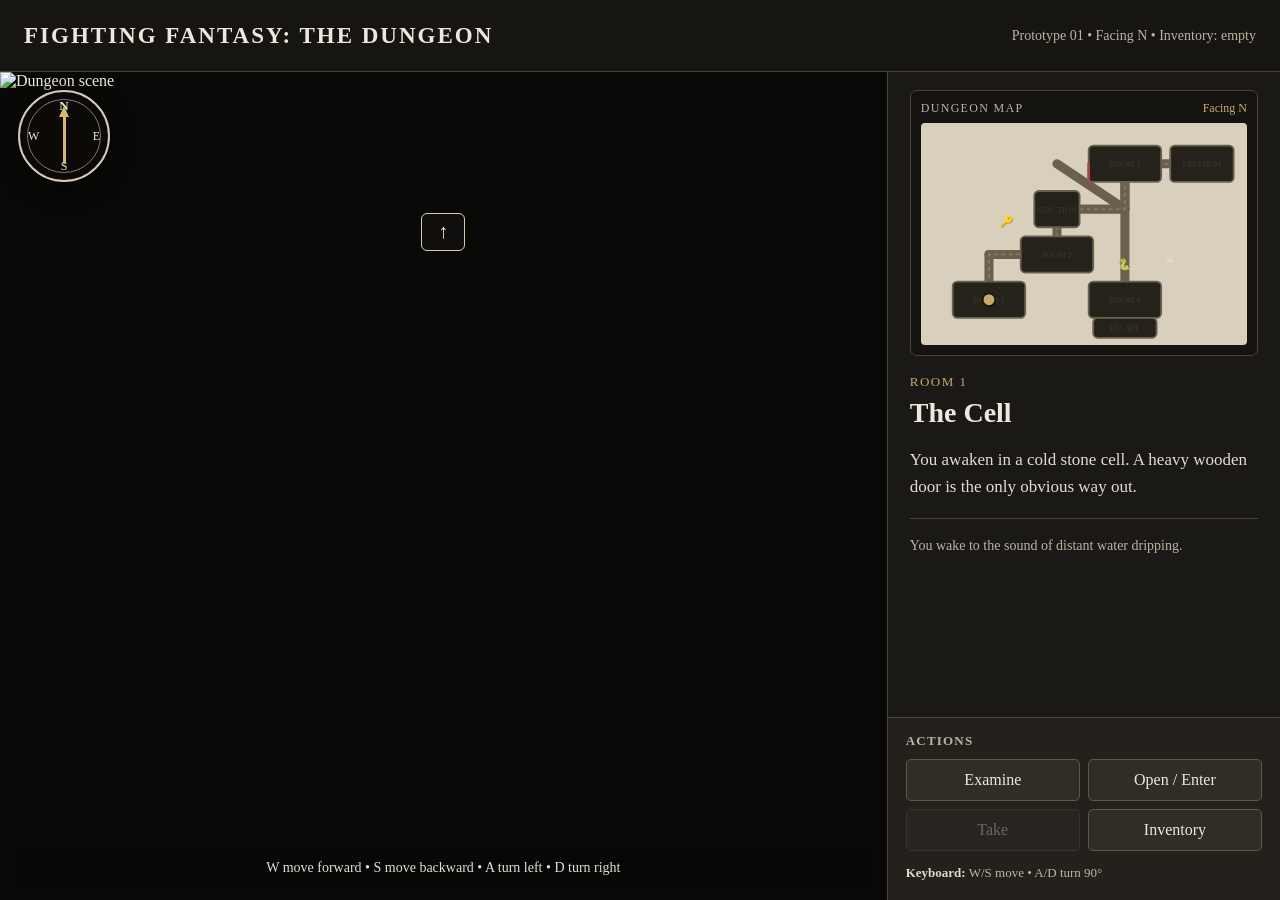
==== index.html @ 18aa87c1 "Add files via upload" ====
<!doctype html>
<html lang="en">
<head>
<meta charset="utf-8">
<meta name="viewport" content="width=device-width, initial-scale=1">
<title>Fighting Fantasy — Dungeon Prototype</title>
<style>
  :root{
    --bg:#11100e; --panel:#1b1916; --panel2:#24211d; --line:#4a4338;
    --text:#eee8dc; --muted:#bdb3a3; --accent:#c8a96b; --danger:#a44;
  }
  *{box-sizing:border-box}
  body{
    margin:0; background:#0b0b0a; color:var(--text);
    font-family: Georgia, "Times New Roman", serif;
    min-height:100vh; display:flex; justify-content:center;
  }
  .game{
    width:min(1500px,100vw); min-height:100vh; display:flex; flex-direction:column;
    background:#12110f;
  }
  header{
    height:72px; display:flex; align-items:center; justify-content:space-between;
    padding:0 24px; border-bottom:1px solid var(--line); background:#171512;
  }
  header h1{font-size:23px; letter-spacing:2px; margin:0; text-transform:uppercase}
  .status{color:var(--muted); font-size:14px}
  main{flex:1; display:grid; grid-template-columns:minmax(0, 2.15fr) minmax(330px, .95fr); min-height:0}
  .visual{
    position:relative; min-height:calc(100vh - 72px); background:#080807;
    border-right:1px solid var(--line); display:flex; align-items:center; justify-content:center;
    overflow:hidden;
  }
  #scene{
    width:100%; height:100%; object-fit:cover; display:block;
    filter:contrast(1.02);
  }
  .compass{
    position:absolute; top:18px; left:18px; width:92px; height:92px;
    border:2px solid #d5c9b6; border-radius:50%; background:rgba(12,11,10,.78);
    box-shadow:0 5px 20px rgba(0,0,0,.5); display:flex; align-items:center; justify-content:center;
  }
  .compass .ring{position:absolute; inset:7px; border:1px solid #817767; border-radius:50%}
  .compass .north{position:absolute; top:6px; font-weight:bold; font-size:13px}
  .compass .south{position:absolute; bottom:6px; font-size:12px}
  .compass .east{position:absolute; right:8px; font-size:12px}
  .compass .west{position:absolute; left:8px; font-size:12px}
  .needle{
    position:absolute; width:3px; height:55px; background:#d6b86f;
    transform-origin:50% 78%; border-radius:2px;
  }
  .needle:after{content:""; position:absolute; top:-3px; left:-4px; border-left:5px solid transparent;
    border-right:5px solid transparent; border-bottom:11px solid #d6b86f}
  .join{
    position:absolute; min-width:44px; height:38px; padding:0 10px; border:1px solid #d7c8af;
    background:rgba(20,18,15,.82); color:#eee8dc; border-radius:6px; font-size:20px;
    cursor:pointer; display:none; align-items:center; justify-content:center;
  }
  .join:hover{background:rgba(50,45,38,.95)}
  .join.up{top:17%; left:50%; transform:translateX(-50%)}
  .join.down{bottom:17%; left:50%; transform:translateX(-50%)}
  .join.left{left:4%; top:50%; transform:translateY(-50%)}
  .join.right{right:4%; top:50%; transform:translateY(-50%)}
  .hint{
    position:absolute; bottom:16px; left:18px; right:18px; text-align:center;
    color:#e5ddcf; font-size:14px; background:rgba(8,8,7,.72); padding:8px 10px; border-radius:5px;
  }
  .side{background:var(--panel); display:flex; flex-direction:column; min-height:0}
  .story{padding:18px 22px 12px; overflow:auto; flex:1}
  .map-card{border:1px solid var(--line); background:#15130f; border-radius:7px; padding:10px; margin-bottom:18px}
  .map-head{display:flex; align-items:center; justify-content:space-between; margin-bottom:7px}
  .map-head span{font-size:12px; text-transform:uppercase; letter-spacing:1.3px; color:var(--muted)}
  .map-head b{font-size:12px; color:var(--accent); font-weight:normal}
  #dungeonMap{width:100%; height:auto; display:block; background:#d8cfbd; border-radius:4px}
  .map-room{fill:#25211b; stroke:#6b604e; stroke-width:2}
  .map-corridor{stroke:#6b604e; stroke-width:10; stroke-linecap:round}
  .map-label{font-family:Georgia,serif; font-size:12px; fill:#eee8dc; text-anchor:middle}
  .map-note{font-family:Georgia,serif; font-size:9px; fill:#3d372f; text-anchor:middle}
  .map-player{fill:#c8a96b; stroke:#171512; stroke-width:2}
  .map-lock{stroke:#a44; stroke-width:3; stroke-linecap:round}
  .map-item{fill:#eee8dc; stroke:#171512; stroke-width:1.5}
  .map-route{stroke:#8f805f; stroke-width:2; stroke-dasharray:4 4; fill:none; opacity:.8}
  .location{color:var(--accent); font-size:13px; letter-spacing:1.5px; text-transform:uppercase}
  .story h2{margin:7px 0 16px; font-size:28px}
  .story p{font-size:17px; line-height:1.6; color:#e4ddcf}
  .log{margin-top:18px; border-top:1px solid var(--line); padding-top:13px}
  .log div{padding:6px 0; color:var(--muted); font-size:14px}
  .actions{padding:15px 18px 18px; border-top:1px solid var(--line); background:var(--panel2)}
  .actions h3{font-size:13px; text-transform:uppercase; letter-spacing:1.2px; color:var(--muted); margin:0 0 10px}
  .buttons{display:grid; grid-template-columns:1fr 1fr; gap:8px}
  button{
    font:inherit; color:var(--text); background:#302c26; border:1px solid #615747;
    border-radius:5px; padding:11px 9px; cursor:pointer;
  }
  button:hover:not(:disabled){background:#403a31; border-color:#8a7758}
  button:disabled{opacity:.35; cursor:not-allowed}
  .keys{margin-top:12px; color:#bfb5a5; font-size:13px; line-height:1.5}
  .keys b{color:#e5d9c5}
  @media(max-width:850px){
    main{grid-template-columns:1fr}
    .visual{min-height:55vh; border-right:0; border-bottom:1px solid var(--line)}
    .side{min-height:45vh}
  }
</style>
</head>
<body>
<div class="game">
  <header>
    <h1>Fighting Fantasy: The Dungeon</h1>
    <div class="status" id="status">Prototype 01 • Exploration</div>
  </header>
  <main>
    <section class="visual">
      <img id="scene" alt="Dungeon scene">
      <div class="compass" aria-label="Compass">
        <div class="ring"></div><div class="north">N</div><div class="south">S</div>
        <div class="east">E</div><div class="west">W</div><div class="needle" id="needle"></div>
      </div>
      <button class="join up" id="joinUp">↑</button>
      <button class="join down" id="joinDown">↓</button>
      <button class="join left" id="joinLeft">←</button>
      <button class="join right" id="joinRight">→</button>
      <div class="hint">W move forward • S move backward • A turn left • D turn right</div>
    </section>
    <aside class="side">
      <div class="story">
        <div class="map-card">
        <div class="map-head"><span>Dungeon Map</span><b id="mapFacing">Facing N</b></div>
        <svg id="dungeonMap" viewBox="0 0 360 245" aria-label="Dungeon map">
          <line class="map-corridor" x1="75" y1="195" x2="75" y2="145"/>
          <line class="map-corridor" x1="75" y1="145" x2="150" y2="145"/>
          <line class="map-corridor" x1="150" y1="145" x2="150" y2="95"/>
          <line class="map-corridor" x1="150" y1="95" x2="225" y2="95"/>
          <line class="map-corridor" x1="225" y1="95" x2="225" y2="45"/>
          <line class="map-corridor" x1="225" y1="45" x2="300" y2="45"/>
          <line class="map-corridor" x1="225" y1="95" x2="150" y2="45"/>
          <line class="map-corridor" x1="225" y1="45" x2="225" y2="195"/>
          <line class="map-corridor" x1="225" y1="195" x2="225" y2="225"/>
          <path class="map-route" d="M75 195 L75 145 L150 145 L150 95 L225 95 L225 45 L300 45"/>
          <rect id="map-room1" class="map-room" x="35" y="175" width="80" height="40" rx="5"/>
          <rect id="map-room2" class="map-room" x="110" y="125" width="80" height="40" rx="5"/>
          <rect id="map-room3" class="map-room" x="185" y="25" width="80" height="40" rx="5"/>
          <rect id="map-room4" class="map-room" x="185" y="175" width="80" height="40" rx="5"/>
          <rect class="map-room" x="125" y="75" width="50" height="40" rx="5"/>
          <rect class="map-room" x="275" y="25" width="70" height="40" rx="5"/>
          <rect class="map-room" x="190" y="215" width="70" height="22" rx="5"/>
          <text class="map-note" x="75" y="199">ROOM 1</text>
          <text class="map-note" x="150" y="149">ROOM 2</text>
          <text class="map-note" x="225" y="49">ROOM 3</text>
          <text class="map-note" x="225" y="199">ROOM 4</text>
          <text class="map-note" x="150" y="99">JUNCTION</text>
          <text class="map-note" x="310" y="49">FREEDOM</text>
          <text class="map-note" x="225" y="230">ESCAPE</text>
          <text id="map-key" class="map-label" x="95" y="112">🔑</text>
          <text id="map-sword" class="map-label" x="275" y="155">⚔</text>
          <text id="map-snake" class="map-label" x="225" y="160">🐍</text>
          <line class="map-lock" x1="185" y1="45" x2="185" y2="65"/>
          <circle id="map-player" class="map-player" cx="75" cy="195" r="7"/>
        </svg>
      </div>
      <div class="location" id="location">Room 1</div>
        <h2 id="title">The Cell</h2>
        <div id="description"></div>
        <div class="log" id="log"></div>
      </div>
      <div class="actions">
        <h3>Actions</h3>
        <div class="buttons">
          <button id="examine">Examine</button>
          <button id="open">Open / Enter</button>
          <button id="take">Take</button>
          <button id="inventory">Inventory</button>
        </div>
        <div class="keys"><b>Keyboard:</b> W/S move • A/D turn 90°</div>
      </div>
    </aside>
  </main>
</div>

<script>
const scenes = {
  room1: "Gloomy%20Medieval%20Dungeon%20Cell%281%29.png",
  corridor: "Corridoor%20%281%29.png",
  key: "Key%282%29.png",
  warrior: "Sheild%20and%20sword%281%29.png",
  snake: "Snake%20%281%29.png",
  room2: "room%283%29.png"
};

const nodes = {
  room1: {name:"Room 1", title:"The Cell", image:"room1", desc:"You awaken in a cold stone cell. A heavy wooden door is the only obvious way out.", exits:{N:"room2"}},
  room2: {name:"Room 2", title:"The Passage", image:"corridor", desc:"A narrow stone passage stretches before you. The dungeon is silent, but you sense that the way out will not be simple.", exits:{S:"room1", N:"junction", W:"key"}},
  key: {name:"Key Passage", title:"Something on the Floor", image:"key", desc:"A small iron key lies on the cracked stone floor. It may fit one of the dungeon's locked doors.", exits:{E:"room2"}, item:"key"},
  junction: {name:"Junction", title:"Four Ways", image:"corridor", desc:"The passage opens into a junction. A locked door lies to the east. The northern route continues deeper into the dungeon.", exits:{S:"room2", N:"room3", W:"key"}},
  room3: {name:"Room 3", title:"The Locked Chamber", image:"room2", desc:"The chamber is darker here. A heavy door blocks the way ahead. Your key may be the answer.", exits:{S:"junction", E:"room4"}, locked:true},
  room4: {name:"Room 4", title:"The Fallen Warrior", image:"warrior", desc:"A dead warrior lies against the wall. His sword rests beside him. Beyond him is a passage leading towards freedom.", exits:{W:"room3", S:"snake"}, item:"sword"},
  snake: {name:"Snake Passage", title:"The Serpent", image:"snake", desc:"A large snake blocks the passage. It watches you carefully. You will need the sword to get past it.", exits:{N:"room4", S:"freedom"}, blocked:true},
  freedom: {name:"Freedom", title:"Freedom", image:"corridor", desc:"You have escaped the dungeon. This is the end of Prototype 01.", exits:{N:"snake"}, victory:true}
};

let state = {
  node:"room1",
  facing:"N",
  inventory:[],
  collected:{key:false, sword:false},
  log:["You wake to the sound of distant water dripping."]
};

const directions = ["N","E","S","W"];
const arrows = {N:"↑",E:"→",S:"↓",W:"←"};

function sceneForNode(node){
  if(node==="key" && state.collected.key) return scenes.corridor;
  if(node==="room4" && state.collected.sword) return scenes.corridor;
  if(node==="snake" && state.collected.sword) return scenes.corridor;
  return scenes[nodes[node].image];
}

function directionIndex(d){return directions.indexOf(d)}
function turn(delta){
  const i=(directionIndex(state.facing)+delta+4)%4;
  state.facing=directions[i];
  addLog(`You turn ${delta>0 ? "clockwise" : "anticlockwise"}. You are facing ${state.facing}.`);
  render();
}

function opposite(d){return directions[(directionIndex(d)+2)%4]}

function move(delta){
  const d = delta===1 ? state.facing : opposite(state.facing);
  const node = nodes[state.node];
  let target = node.exits[d];
  if(!target){
    addLog("There is no passage in that direction.");
    render(); return;
  }
  if(target==="room3" && !state.collected.key){
    addLog("The door is locked. You need a key.");
    render(); return;
  }
  if(target==="freedom" && !state.collected.sword){
    addLog("The snake blocks your path. You need a weapon.");
    render(); return;
  }
  state.node=target;
  addLog(`You move ${d}.`);
  render();
}

function addLog(text){
  state.log.unshift(text);
  state.log=state.log.slice(0,5);
}

function render(){
  const n=nodes[state.node];
  document.getElementById("scene").src=sceneForNode(state.node);
  document.getElementById("location").textContent=n.name;
  document.getElementById("title").textContent=n.title;
  document.getElementById("description").innerHTML = `<p>${n.desc}</p>`;
  document.getElementById("log").innerHTML=state.log.map(x=>`<div>${x}</div>`).join("");

  const needle=document.getElementById("needle");
  const angles={N:0,E:90,S:180,W:270};
  needle.style.transform=`rotate(${angles[state.facing]}deg)`;

  ["up","down","left","right"].forEach(k=>document.getElementById("join"+k[0].toUpperCase()+k.slice(1)).style.display="none");
  const visible = [];
  const map = {N:"up",S:"down",E:"right",W:"left"};
  for(const d of directions){
    if(n.exits[d]) visible.push(map[d]);
  }
  visible.forEach(k=>document.getElementById("join"+k[0].toUpperCase()+k.slice(1)).style.display="flex");

  document.getElementById("mapFacing").textContent = `Facing ${state.facing}`;
  const mapPositions = {
    room1:[75,195], room2:[150,145], key:[95,112], junction:[150,95], room3:[225,45], room4:[225,195], snake:[225,160], freedom:[310,45]
  };
  const pos = mapPositions[state.node] || mapPositions.room1;
  document.getElementById("map-player").setAttribute("cx",pos[0]);
  document.getElementById("map-player").setAttribute("cy",pos[1]);
  document.getElementById("map-key").style.opacity = state.collected.key ? "0.2" : "1";
  document.getElementById("map-sword").style.opacity = state.collected.sword ? "0.2" : "1";
  document.getElementById("map-snake").style.opacity = state.collected.sword ? "0.25" : "1";
  document.getElementById("take").disabled = !((state.node==="key"&&!state.collected.key)||(state.node==="room4"&&!state.collected.sword));
  document.getElementById("open").disabled = !(state.node==="room3" || state.node==="snake" || state.node==="room1");
  document.getElementById("status").textContent = `Prototype 01 • Facing ${state.facing} • ${state.inventory.length ? "Inventory: "+state.inventory.join(", ") : "Inventory: empty"}`;
}

function examine(){
  const n=nodes[state.node];
  if(state.node==="key" && !state.collected.key) addLog("It is a small iron key, cold to the touch.");
  else if(state.node==="room4" && !state.collected.sword) addLog("The sword looks old, but the blade appears sound.");
  else if(state.node==="snake" && !state.collected.sword) addLog("The snake is large, alert and very much alive.");
  else addLog(n.desc);
  render();
}

function take(){
  if(state.node==="key" && !state.collected.key){
    state.collected.key=true; state.inventory.push("Iron key"); addLog("You pick up the iron key."); 
  } else if(state.node==="room4" && !state.collected.sword){
    state.collected.sword=true; state.inventory.push("Sword"); addLog("You take the sword. It feels reassuringly solid.");
  }
  render();
}

function openEnter(){
  if(state.node==="room1"){ move(1); return; }
  if(state.node==="room3"){
    if(state.collected.key){ addLog("The iron key turns. The locked door opens."); move(1); return; }
    addLog("The door is firmly locked.");
  } else if(state.node==="snake"){
    if(state.collected.sword){ addLog("You raise the sword. The snake retreats."); move(1); return; }
    addLog("You cannot pass the snake safely.");
  } else addLog("There is nothing here to open.");
  render();
}

function showInventory(){
  addLog(state.inventory.length ? `You carry: ${state.inventory.join(", ")}.` : "Your inventory is empty.");
  render();
}

document.addEventListener("keydown", e=>{
  if(["INPUT","TEXTAREA"].includes(document.activeElement.tagName)) return;
  const k=e.key.toLowerCase();
  if(k==="w") move(1);
  else if(k==="s") move(-1);
  else if(k==="a") turn(-1);
  else if(k==="d") turn(1);
  else if(k==="e") examine();
  else if(k==="i") showInventory();
});

document.getElementById("examine").onclick=examine;
document.getElementById("take").onclick=take;
document.getElementById("open").onclick=openEnter;
document.getElementById("inventory").onclick=showInventory;

const joinFns = {Up:()=>move(1),Down:()=>move(-1),Left:()=>turn(-1),Right:()=>turn(1)};
Object.keys(joinFns).forEach(k=>document.getElementById("join"+k).onclick=joinFns[k]);

render();
</script>
</body>
</html>
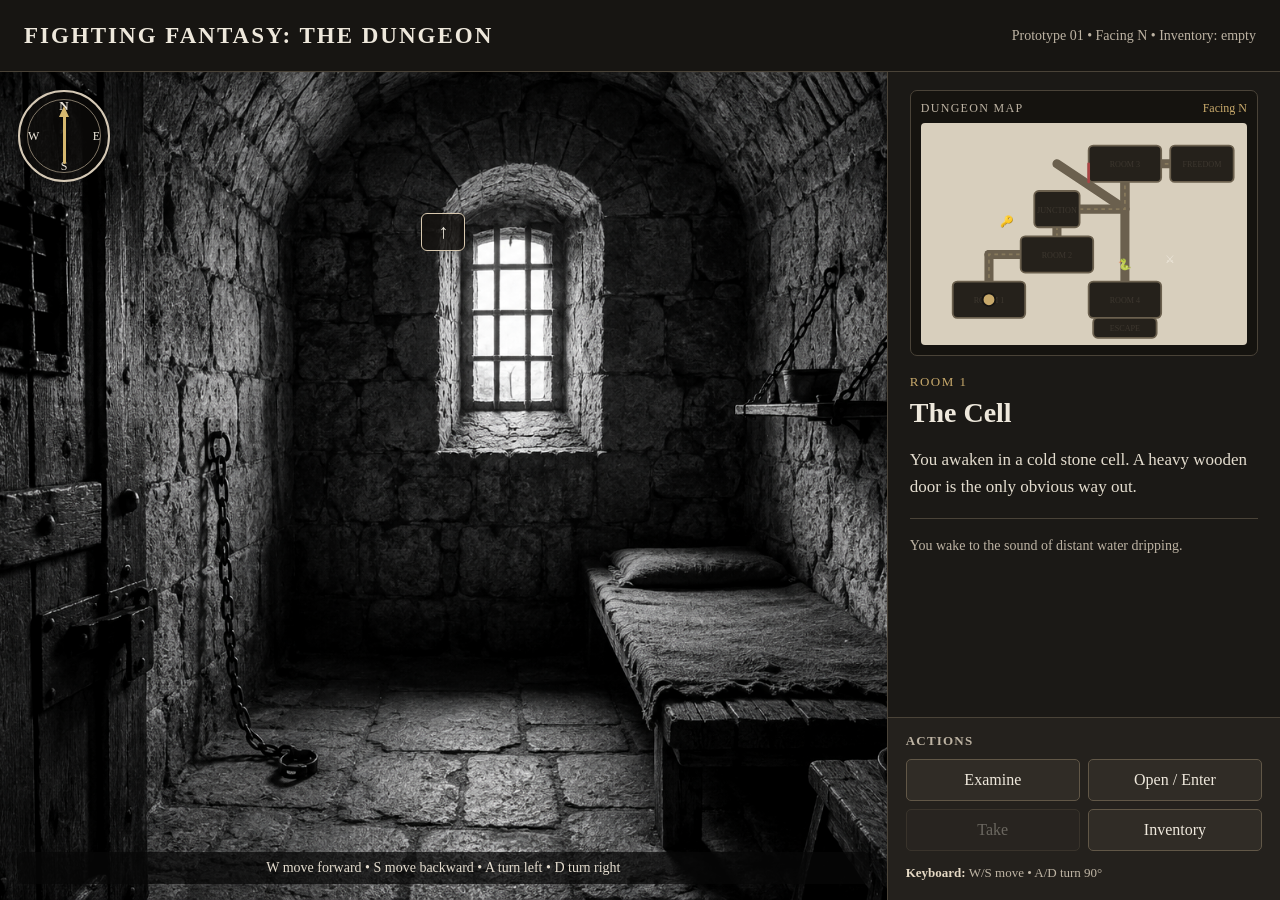
==== commit b340d5f0: "Fix image paths in index.html" ====
--- a/index.html
+++ b/index.html
@@ -179,12 +179,12 @@
 
 <script>
 const scenes = {
-  room1: "Gloomy%20Medieval%20Dungeon%20Cell%281%29.png",
-  corridor: "Corridoor%20%281%29.png",
-  key: "Key%282%29.png",
-  warrior: "Sheild%20and%20sword%281%29.png",
-  snake: "Snake%20%281%29.png",
-  room2: "room%283%29.png"
+  room1: "Gloomy Medieval Dungeon Cell.png",
+  corridor: "Corridor .png",
+  key: "Key.png",
+  warrior: "Sheild and sword.png",
+  snake: "Snake .png",
+  room2: "room.png"
 };
 
 const nodes = {
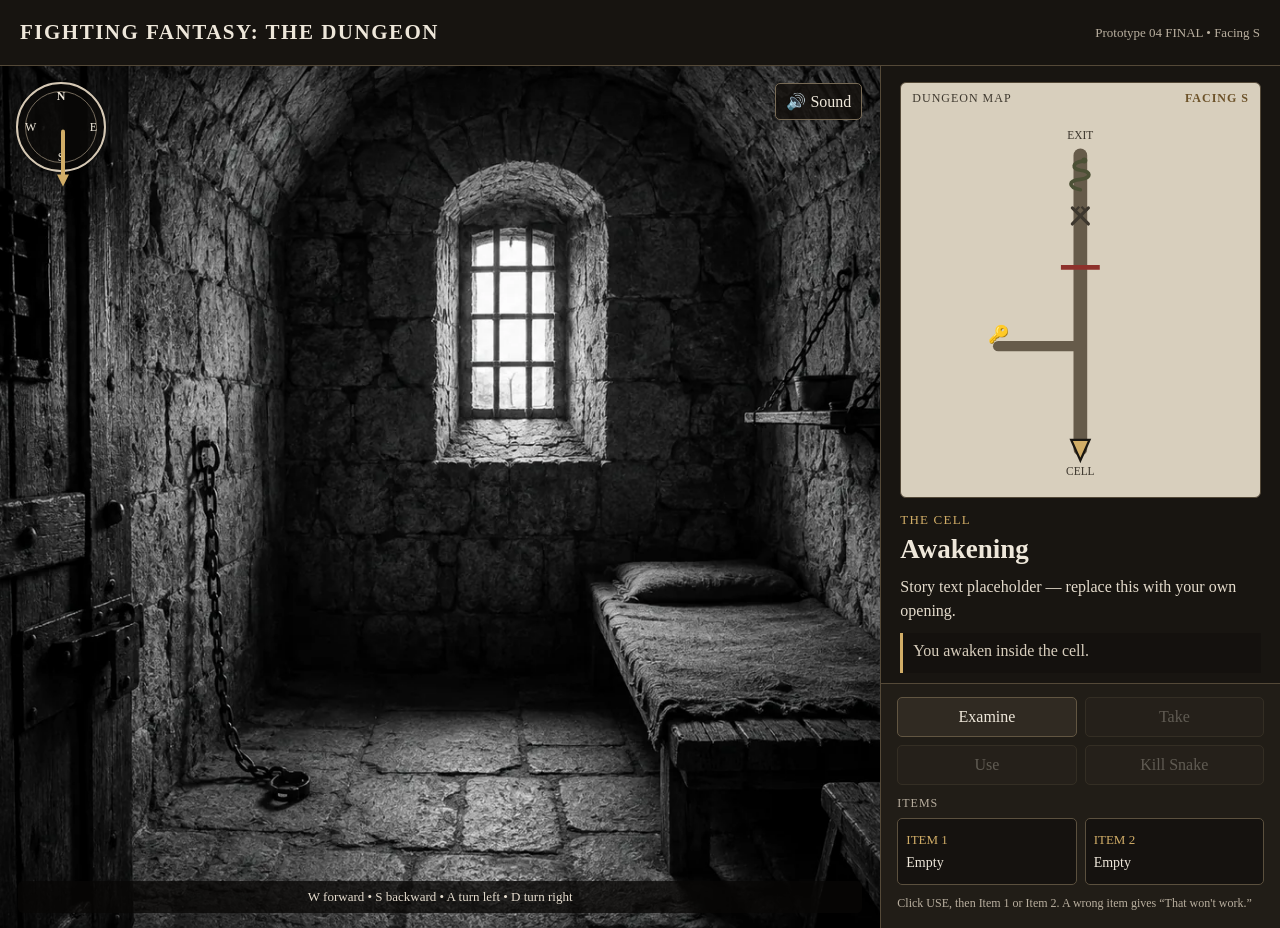
==== commit 6273ca74: "Add files via upload" ====
--- a/index.html
+++ b/index.html
@@ -2,327 +2,500 @@
 <html lang="en">
 <head>
 <meta charset="utf-8">
-<meta name="viewport" content="width=device-width, initial-scale=1">
-<title>Fighting Fantasy — Dungeon Prototype</title>
+<meta name="viewport" content="width=device-width,initial-scale=1,viewport-fit=cover">
+<title>Fighting Fantasy — Prototype 01 Rebuild</title>
 <style>
-  :root{
-    --bg:#11100e; --panel:#1b1916; --panel2:#24211d; --line:#4a4338;
-    --text:#eee8dc; --muted:#bdb3a3; --accent:#c8a96b; --danger:#a44;
-  }
-  *{box-sizing:border-box}
-  body{
-    margin:0; background:#0b0b0a; color:var(--text);
-    font-family: Georgia, "Times New Roman", serif;
-    min-height:100vh; display:flex; justify-content:center;
-  }
-  .game{
-    width:min(1500px,100vw); min-height:100vh; display:flex; flex-direction:column;
-    background:#12110f;
-  }
-  header{
-    height:72px; display:flex; align-items:center; justify-content:space-between;
-    padding:0 24px; border-bottom:1px solid var(--line); background:#171512;
-  }
-  header h1{font-size:23px; letter-spacing:2px; margin:0; text-transform:uppercase}
-  .status{color:var(--muted); font-size:14px}
-  main{flex:1; display:grid; grid-template-columns:minmax(0, 2.15fr) minmax(330px, .95fr); min-height:0}
-  .visual{
-    position:relative; min-height:calc(100vh - 72px); background:#080807;
-    border-right:1px solid var(--line); display:flex; align-items:center; justify-content:center;
-    overflow:hidden;
-  }
-  #scene{
-    width:100%; height:100%; object-fit:cover; display:block;
-    filter:contrast(1.02);
-  }
-  .compass{
-    position:absolute; top:18px; left:18px; width:92px; height:92px;
-    border:2px solid #d5c9b6; border-radius:50%; background:rgba(12,11,10,.78);
-    box-shadow:0 5px 20px rgba(0,0,0,.5); display:flex; align-items:center; justify-content:center;
-  }
-  .compass .ring{position:absolute; inset:7px; border:1px solid #817767; border-radius:50%}
-  .compass .north{position:absolute; top:6px; font-weight:bold; font-size:13px}
-  .compass .south{position:absolute; bottom:6px; font-size:12px}
-  .compass .east{position:absolute; right:8px; font-size:12px}
-  .compass .west{position:absolute; left:8px; font-size:12px}
-  .needle{
-    position:absolute; width:3px; height:55px; background:#d6b86f;
-    transform-origin:50% 78%; border-radius:2px;
-  }
-  .needle:after{content:""; position:absolute; top:-3px; left:-4px; border-left:5px solid transparent;
-    border-right:5px solid transparent; border-bottom:11px solid #d6b86f}
-  .join{
-    position:absolute; min-width:44px; height:38px; padding:0 10px; border:1px solid #d7c8af;
-    background:rgba(20,18,15,.82); color:#eee8dc; border-radius:6px; font-size:20px;
-    cursor:pointer; display:none; align-items:center; justify-content:center;
-  }
-  .join:hover{background:rgba(50,45,38,.95)}
-  .join.up{top:17%; left:50%; transform:translateX(-50%)}
-  .join.down{bottom:17%; left:50%; transform:translateX(-50%)}
-  .join.left{left:4%; top:50%; transform:translateY(-50%)}
-  .join.right{right:4%; top:50%; transform:translateY(-50%)}
-  .hint{
-    position:absolute; bottom:16px; left:18px; right:18px; text-align:center;
-    color:#e5ddcf; font-size:14px; background:rgba(8,8,7,.72); padding:8px 10px; border-radius:5px;
-  }
-  .side{background:var(--panel); display:flex; flex-direction:column; min-height:0}
-  .story{padding:18px 22px 12px; overflow:auto; flex:1}
-  .map-card{border:1px solid var(--line); background:#15130f; border-radius:7px; padding:10px; margin-bottom:18px}
-  .map-head{display:flex; align-items:center; justify-content:space-between; margin-bottom:7px}
-  .map-head span{font-size:12px; text-transform:uppercase; letter-spacing:1.3px; color:var(--muted)}
-  .map-head b{font-size:12px; color:var(--accent); font-weight:normal}
-  #dungeonMap{width:100%; height:auto; display:block; background:#d8cfbd; border-radius:4px}
-  .map-room{fill:#25211b; stroke:#6b604e; stroke-width:2}
-  .map-corridor{stroke:#6b604e; stroke-width:10; stroke-linecap:round}
-  .map-label{font-family:Georgia,serif; font-size:12px; fill:#eee8dc; text-anchor:middle}
-  .map-note{font-family:Georgia,serif; font-size:9px; fill:#3d372f; text-anchor:middle}
-  .map-player{fill:#c8a96b; stroke:#171512; stroke-width:2}
-  .map-lock{stroke:#a44; stroke-width:3; stroke-linecap:round}
-  .map-item{fill:#eee8dc; stroke:#171512; stroke-width:1.5}
-  .map-route{stroke:#8f805f; stroke-width:2; stroke-dasharray:4 4; fill:none; opacity:.8}
-  .location{color:var(--accent); font-size:13px; letter-spacing:1.5px; text-transform:uppercase}
-  .story h2{margin:7px 0 16px; font-size:28px}
-  .story p{font-size:17px; line-height:1.6; color:#e4ddcf}
-  .log{margin-top:18px; border-top:1px solid var(--line); padding-top:13px}
-  .log div{padding:6px 0; color:var(--muted); font-size:14px}
-  .actions{padding:15px 18px 18px; border-top:1px solid var(--line); background:var(--panel2)}
-  .actions h3{font-size:13px; text-transform:uppercase; letter-spacing:1.2px; color:var(--muted); margin:0 0 10px}
-  .buttons{display:grid; grid-template-columns:1fr 1fr; gap:8px}
-  button{
-    font:inherit; color:var(--text); background:#302c26; border:1px solid #615747;
-    border-radius:5px; padding:11px 9px; cursor:pointer;
-  }
-  button:hover:not(:disabled){background:#403a31; border-color:#8a7758}
-  button:disabled{opacity:.35; cursor:not-allowed}
-  .keys{margin-top:12px; color:#bfb5a5; font-size:13px; line-height:1.5}
-  .keys b{color:#e5d9c5}
-  @media(max-width:850px){
-    main{grid-template-columns:1fr}
-    .visual{min-height:55vh; border-right:0; border-bottom:1px solid var(--line)}
-    .side{min-height:45vh}
-  }
+:root{
+  --bg:#0b0a09; --panel:#181511; --panel2:#211d17; --line:#544938;
+  --text:#eee7da; --muted:#b9af9f; --accent:#d1ad67; --danger:#b64c42;
+}
+*{box-sizing:border-box}
+html,body{margin:0;min-height:100%;background:var(--bg);color:var(--text);font-family:Georgia,"Times New Roman",serif}
+body{display:flex;justify-content:center}
+.game{width:min(1550px,100vw);min-height:100vh;background:#11100e;display:flex;flex-direction:column}
+header{min-height:66px;padding:10px 20px;display:flex;align-items:center;justify-content:space-between;gap:14px;border-bottom:1px solid var(--line);background:#171410}
+header h1{font-size:21px;letter-spacing:1.5px;margin:0;text-transform:uppercase}
+.status{font-size:13px;color:var(--muted);text-align:right}
+main{flex:1;display:grid;grid-template-columns:minmax(0,2.1fr) minmax(350px,.95fr);min-height:0}
+.visual{position:relative;background:#050504;min-height:calc(100vh - 66px);overflow:hidden;border-right:1px solid var(--line)}
+#scene{position:absolute;inset:0;width:100%;height:100%;object-fit:cover;display:block;transition:opacity .16s ease;user-select:none}
+#scene.flip{transform:scaleX(-1)}
+.vignette{position:absolute;inset:0;pointer-events:none;box-shadow:inset 0 0 90px rgba(0,0,0,.5)}
+.compass{position:absolute;top:16px;left:16px;width:90px;height:90px;border:2px solid #d6c9b5;border-radius:50%;background:rgba(10,9,8,.8);box-shadow:0 4px 20px #0009}
+.compass .ring{position:absolute;inset:7px;border:1px solid #756b5c;border-radius:50%}
+.compass span{position:absolute;font-size:12px}
+.compass .n{top:5px;left:50%;transform:translateX(-50%);font-weight:bold}
+.compass .s{bottom:5px;left:50%;transform:translateX(-50%)}
+.compass .e{right:7px;top:50%;transform:translateY(-50%)}
+.compass .w{left:7px;top:50%;transform:translateY(-50%)}
+.needle{position:absolute;left:43px;top:18px;width:4px;height:53px;background:var(--accent);transform-origin:50% 76%;border-radius:3px}
+.needle:before{content:"";position:absolute;top:-4px;left:-4px;border-left:6px solid transparent;border-right:6px solid transparent;border-bottom:12px solid var(--accent)}
+.sound-btn{position:absolute;top:17px;right:18px;background:rgba(20,17,13,.82);border:1px solid #776a55;border-radius:5px;padding:8px 10px;color:var(--text);cursor:pointer}
+.hint{position:absolute;left:18px;right:18px;bottom:15px;background:rgba(8,7,6,.77);padding:8px 12px;text-align:center;border-radius:5px;font-size:13px;color:#e6ddcf}
+.touch{display:none;position:absolute;bottom:58px;left:50%;transform:translateX(-50%);grid-template-columns:55px 55px 55px;gap:5px}
+.touch button{min-height:46px}
+.touch .blank{visibility:hidden}
+.side{background:var(--panel);display:flex;flex-direction:column;min-height:0}
+.story{padding:16px 19px 10px;overflow:auto;flex:1}
+.map-card{background:#d8cfbd;border:1px solid var(--line);border-radius:6px;padding:8px;margin-bottom:14px}
+.map-head{display:flex;justify-content:space-between;align-items:center;color:#3f392f;font-size:12px;text-transform:uppercase;letter-spacing:1px;margin:0 3px 6px}
+#mapFacing{color:#6c5229;font-weight:bold}
+#map{display:block;width:100%;height:auto}
+.path{stroke:#665b4a;stroke-width:12;stroke-linecap:round;fill:none}
+.sidepath{stroke:#665b4a;stroke-width:9;stroke-linecap:round}
+.map-door{stroke:#8e322c;stroke-width:4}
+.map-symbol{font-family:Georgia,serif;font-size:15px;text-anchor:middle}
+.map-text{font-family:Georgia,serif;font-size:10px;fill:#3d372e;text-anchor:middle}
+.player{fill:#d1ad67;stroke:#191611;stroke-width:2}
+.heading{font-size:13px;color:var(--accent);letter-spacing:1.2px;text-transform:uppercase;margin-bottom:6px}
+#title{font-size:27px;margin:0 0 10px}
+#description{font-size:16px;line-height:1.5;color:#e4dbcc;min-height:48px}
+.message{margin-top:10px;padding:9px 10px;border-left:3px solid var(--accent);background:#14110e;color:#d8cebd;min-height:40px}
+.actions{border-top:1px solid var(--line);background:var(--panel2);padding:13px 16px 16px}
+.action-grid{display:grid;grid-template-columns:1fr 1fr;gap:8px;margin-bottom:11px}
+button{font:inherit;color:var(--text);background:#302a22;border:1px solid #625642;border-radius:5px;padding:10px;cursor:pointer}
+button:hover:not(:disabled){background:#41382d;border-color:#8e7859}
+button:disabled{opacity:.3;cursor:not-allowed}
+.items-title{font-size:12px;text-transform:uppercase;letter-spacing:1px;color:var(--muted);margin:8px 0 7px}
+.items{display:grid;grid-template-columns:1fr 1fr;gap:8px}
+.item{min-height:67px;background:#15120f;border:1px solid #5b503e;border-radius:5px;padding:8px;text-align:left}
+.item.use-ready{border-color:var(--accent);box-shadow:0 0 0 1px #d1ad6744 inset}
+.item-name{font-size:13px;color:var(--accent);display:block;margin-bottom:5px}
+.item-value{font-size:14px;color:#eee7da}
+.controls{font-size:12px;color:var(--muted);margin-top:10px;line-height:1.4}
+@media(max-width:880px){
+  main{grid-template-columns:1fr}
+  .visual{min-height:55vh;border-right:0;border-bottom:1px solid var(--line)}
+  .side{min-height:45vh}
+  .touch{display:grid}
+  .hint{font-size:11px}
+}
 </style>
 </head>
 <body>
 <div class="game">
-  <header>
-    <h1>Fighting Fantasy: The Dungeon</h1>
-    <div class="status" id="status">Prototype 01 • Exploration</div>
-  </header>
-  <main>
-    <section class="visual">
-      <img id="scene" alt="Dungeon scene">
-      <div class="compass" aria-label="Compass">
-        <div class="ring"></div><div class="north">N</div><div class="south">S</div>
-        <div class="east">E</div><div class="west">W</div><div class="needle" id="needle"></div>
-      </div>
-      <button class="join up" id="joinUp">↑</button>
-      <button class="join down" id="joinDown">↓</button>
-      <button class="join left" id="joinLeft">←</button>
-      <button class="join right" id="joinRight">→</button>
-      <div class="hint">W move forward • S move backward • A turn left • D turn right</div>
-    </section>
-    <aside class="side">
-      <div class="story">
-        <div class="map-card">
-        <div class="map-head"><span>Dungeon Map</span><b id="mapFacing">Facing N</b></div>
-        <svg id="dungeonMap" viewBox="0 0 360 245" aria-label="Dungeon map">
-          <line class="map-corridor" x1="75" y1="195" x2="75" y2="145"/>
-          <line class="map-corridor" x1="75" y1="145" x2="150" y2="145"/>
-          <line class="map-corridor" x1="150" y1="145" x2="150" y2="95"/>
-          <line class="map-corridor" x1="150" y1="95" x2="225" y2="95"/>
-          <line class="map-corridor" x1="225" y1="95" x2="225" y2="45"/>
-          <line class="map-corridor" x1="225" y1="45" x2="300" y2="45"/>
-          <line class="map-corridor" x1="225" y1="95" x2="150" y2="45"/>
-          <line class="map-corridor" x1="225" y1="45" x2="225" y2="195"/>
-          <line class="map-corridor" x1="225" y1="195" x2="225" y2="225"/>
-          <path class="map-route" d="M75 195 L75 145 L150 145 L150 95 L225 95 L225 45 L300 45"/>
-          <rect id="map-room1" class="map-room" x="35" y="175" width="80" height="40" rx="5"/>
-          <rect id="map-room2" class="map-room" x="110" y="125" width="80" height="40" rx="5"/>
-          <rect id="map-room3" class="map-room" x="185" y="25" width="80" height="40" rx="5"/>
-          <rect id="map-room4" class="map-room" x="185" y="175" width="80" height="40" rx="5"/>
-          <rect class="map-room" x="125" y="75" width="50" height="40" rx="5"/>
-          <rect class="map-room" x="275" y="25" width="70" height="40" rx="5"/>
-          <rect class="map-room" x="190" y="215" width="70" height="22" rx="5"/>
-          <text class="map-note" x="75" y="199">ROOM 1</text>
-          <text class="map-note" x="150" y="149">ROOM 2</text>
-          <text class="map-note" x="225" y="49">ROOM 3</text>
-          <text class="map-note" x="225" y="199">ROOM 4</text>
-          <text class="map-note" x="150" y="99">JUNCTION</text>
-          <text class="map-note" x="310" y="49">FREEDOM</text>
-          <text class="map-note" x="225" y="230">ESCAPE</text>
-          <text id="map-key" class="map-label" x="95" y="112">🔑</text>
-          <text id="map-sword" class="map-label" x="275" y="155">⚔</text>
-          <text id="map-snake" class="map-label" x="225" y="160">🐍</text>
-          <line class="map-lock" x1="185" y1="45" x2="185" y2="65"/>
-          <circle id="map-player" class="map-player" cx="75" cy="195" r="7"/>
-        </svg>
-      </div>
-      <div class="location" id="location">Room 1</div>
-        <h2 id="title">The Cell</h2>
-        <div id="description"></div>
-        <div class="log" id="log"></div>
-      </div>
-      <div class="actions">
-        <h3>Actions</h3>
-        <div class="buttons">
-          <button id="examine">Examine</button>
-          <button id="open">Open / Enter</button>
-          <button id="take">Take</button>
-          <button id="inventory">Inventory</button>
-        </div>
-        <div class="keys"><b>Keyboard:</b> W/S move • A/D turn 90°</div>
-      </div>
-    </aside>
-  </main>
+<header>
+  <h1>Fighting Fantasy: The Dungeon</h1>
+  <div class="status" id="status">Prototype 01</div>
+</header>
+<main>
+<section class="visual">
+  <img id="scene" alt="Dungeon scene">
+  <div class="vignette"></div>
+  <div class="compass" aria-label="Compass">
+    <div class="ring"></div><span class="n">N</span><span class="s">S</span><span class="e">E</span><span class="w">W</span><div class="needle" id="needle"></div>
+  </div>
+  <button class="sound-btn" id="soundBtn">🔊 Sound</button>
+  <div class="touch">
+    <span class="blank"></span><button data-touch="w">W</button><span class="blank"></span>
+    <button data-touch="a">A</button><button data-touch="s">S</button><button data-touch="d">D</button>
+  </div>
+  <div class="hint">W forward • S backward • A turn left • D turn right</div>
+</section>
+
+<aside class="side">
+<div class="story">
+  <div class="map-card">
+    <div class="map-head"><span>Dungeon Map</span><b id="mapFacing">Facing S</b></div>
+    <svg id="map" viewBox="0 0 300 330" aria-label="Dungeon map">
+      <path class="path" d="M150 295 L150 250 L150 205 L150 160 L150 120 L150 80 L150 38"/>
+      <line class="sidepath" x1="150" y1="205" x2="78" y2="205"/>
+      <line class="map-door" x1="133" y1="136" x2="167" y2="136"/>
+      <text class="map-symbol" x="78" y="200" id="mapKey">🔑</text>
+
+      <!-- Clear custom sword marker -->
+      <g id="mapSword" aria-label="Sword">
+        <line x1="143" y1="84" x2="157" y2="98" stroke="#3d372e" stroke-width="2.8" stroke-linecap="round"/>
+        <line x1="157" y1="84" x2="143" y2="98" stroke="#3d372e" stroke-width="2.8" stroke-linecap="round"/>
+        <line x1="145" y1="87" x2="149" y2="83" stroke="#3d372e" stroke-width="2"/>
+        <line x1="155" y1="87" x2="151" y2="83" stroke="#3d372e" stroke-width="2"/>
+      </g>
+
+      <!-- Clear custom snake marker -->
+      <g id="mapSnake" aria-label="Snake">
+        <path d="M150 68
+                 C139 66, 139 60, 150 59
+                 C160 58, 160 52, 150 51
+                 C142 50, 143 44, 152 43"
+              fill="none" stroke="#4b5035" stroke-width="3.2" stroke-linecap="round"/>
+        <circle cx="153.5" cy="42.5" r="2.6" fill="#4b5035"/>
+      </g>
+      <text class="map-text" x="150" y="318">CELL</text>
+      <text class="map-text" x="150" y="24">EXIT</text>
+      <polygon id="mapPlayer" class="player" points="0,-10 8,8 -8,8"/>
+    </svg>
+  </div>
+
+  <div class="heading" id="location">The Cell</div>
+  <h2 id="title">Awakening</h2>
+  <div id="description">Story text placeholder — this is where your own writing will go.</div>
+  <div class="message" id="message">You are facing the window. The way out is behind you.</div>
 </div>
 
+<div class="actions">
+  <div class="action-grid">
+    <button id="examineBtn">Examine</button>
+    <button id="takeBtn">Take</button>
+    <button id="useBtn">Use</button>
+    <button id="killBtn">Kill Snake</button>
+  </div>
+  <div class="items-title">Items</div>
+  <div class="items">
+    <button class="item" id="item1"><span class="item-name">ITEM 1</span><span class="item-value">Empty</span></button>
+    <button class="item" id="item2"><span class="item-name">ITEM 2</span><span class="item-value">Empty</span></button>
+  </div>
+  <div class="controls">Click USE, then Item 1 or Item 2. A wrong item gives “That won't work.”</div>
+</div>
+</aside>
+</main>
+</div>
+
 <script>
-const scenes = {
-  room1: "Gloomy Medieval Dungeon Cell.png",
-  corridor: "Corridor .png",
-  key: "Key.png",
-  warrior: "Sheild and sword.png",
-  snake: "Snake .png",
-  room2: "room.png"
+
+const IMG = {"cell": "[data-uri]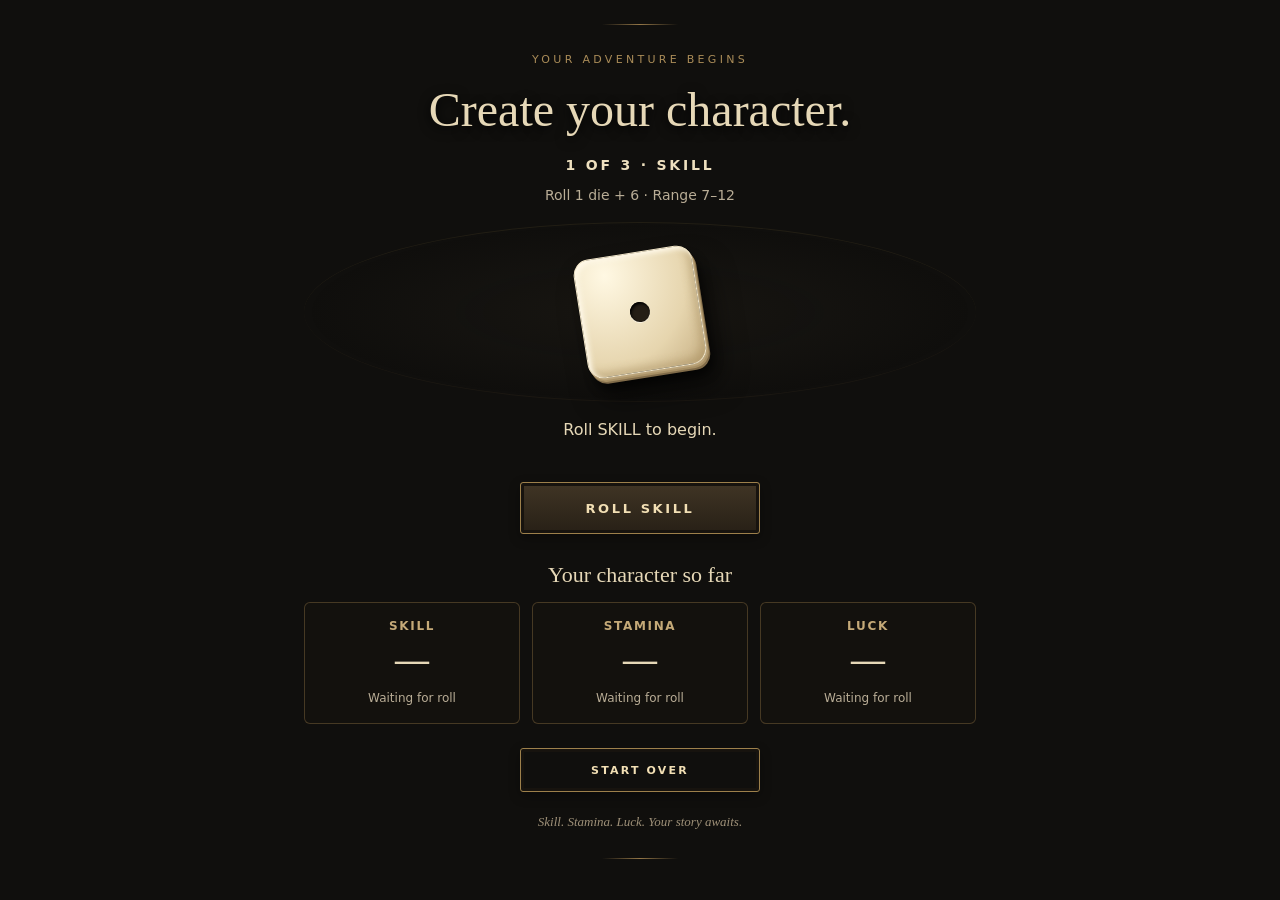
==== commit 74ec1a08: "Prevent Game 2 startup screen flash and remove unused game 1 files" ====
--- a/index.html
+++ b/index.html
@@ -3,6 +3,9 @@
 <head>
 <meta charset="utf-8">
 <meta name="viewport" content="width=device-width,initial-scale=1,viewport-fit=cover">
+<style>html{background:#080706}body{visibility:hidden!important}</style>
+<meta http-equiv="refresh" content="0;url=game-2-map/">
+<script>window.location.replace("game-2-map/");</script>
 <title>Fighting Fantasy — Prototype 01 Rebuild</title>
 <style>
 :root{
